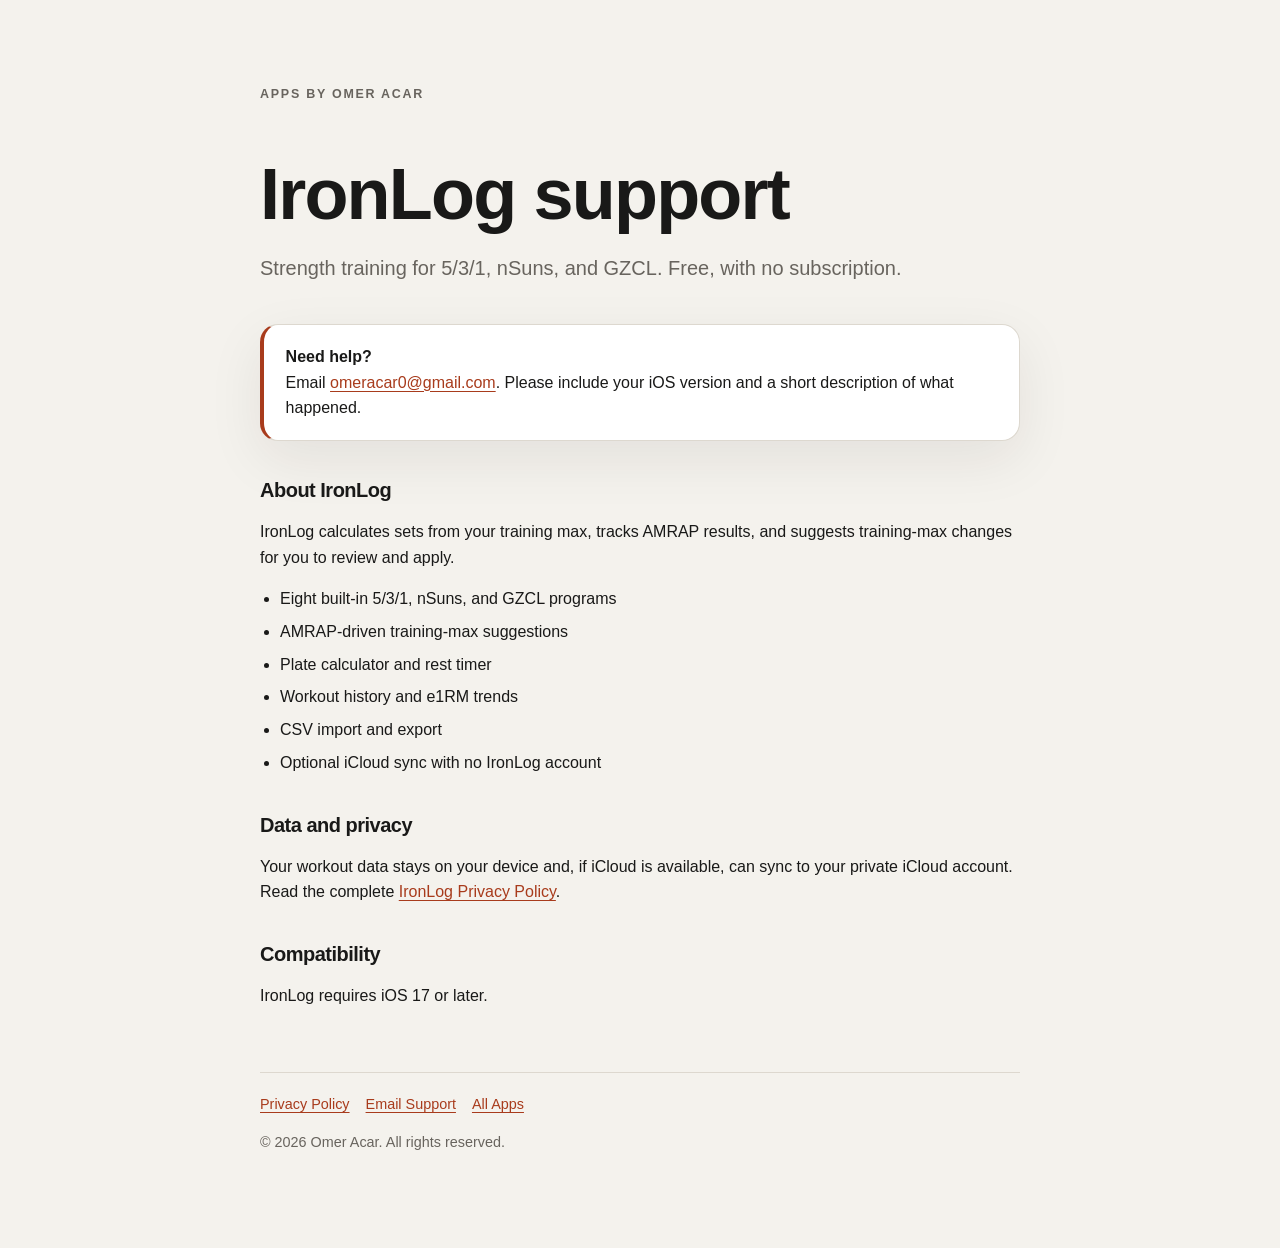
==== ironlog/index.html @ ab46f40f "Create app support site" ====
<!doctype html>
<html lang="en">
<head>
  <meta charset="utf-8">
  <meta name="viewport" content="width=device-width, initial-scale=1">
  <meta name="description" content="Support for IronLog, an iOS strength-training app for 5/3/1, nSuns, and GZCL.">
  <title>IronLog Support</title>
  <link rel="stylesheet" href="../styles.css">
</head>
<body>
  <main class="shell">
    <a class="wordmark" href="../">Apps by Omer Acar</a>
    <h1>IronLog support</h1>
    <p class="lede">Strength training for 5/3/1, nSuns, and GZCL. Free, with no subscription.</p>

    <div class="notice">
      <strong>Need help?</strong><br>
      Email <a href="mailto:omeracar0@gmail.com">omeracar0@gmail.com</a>. Please include your iOS version and a short description of what happened.
    </div>

    <h2>About IronLog</h2>
    <p>IronLog calculates sets from your training max, tracks AMRAP results, and suggests training-max changes for you to review and apply.</p>

    <ul class="features">
      <li>Eight built-in 5/3/1, nSuns, and GZCL programs</li>
      <li>AMRAP-driven training-max suggestions</li>
      <li>Plate calculator and rest timer</li>
      <li>Workout history and e1RM trends</li>
      <li>CSV import and export</li>
      <li>Optional iCloud sync with no IronLog account</li>
    </ul>

    <h2>Data and privacy</h2>
    <p>Your workout data stays on your device and, if iCloud is available, can sync to your private iCloud account. Read the complete <a href="privacy.html">IronLog Privacy Policy</a>.</p>

    <h2>Compatibility</h2>
    <p>IronLog requires iOS 17 or later.</p>

    <footer>
      <div class="footer-links">
        <a href="privacy.html">Privacy Policy</a>
        <a href="mailto:omeracar0@gmail.com">Email Support</a>
        <a href="../">All Apps</a>
      </div>
      <p>&copy; 2026 Omer Acar. All rights reserved.</p>
    </footer>
  </main>
</body>
</html>
---- styles.css ----
:root {
  color-scheme: light dark;
  --background: #f4f2ed;
  --surface: #ffffff;
  --text: #191918;
  --muted: #68645e;
  --accent: #a83b1c;
  --accent-strong: #7e280f;
  --border: #ddd8cf;
  --shadow: 0 18px 55px rgb(39 31 20 / 8%);
}

@media (prefers-color-scheme: dark) {
  :root {
    --background: #11110f;
    --surface: #1b1a18;
    --text: #f1eee7;
    --muted: #b1aaa0;
    --accent: #ff7854;
    --accent-strong: #ff9b7f;
    --border: #37332d;
    --shadow: none;
  }
}

* {
  box-sizing: border-box;
}

html {
  font-family: -apple-system, BlinkMacSystemFont, "Segoe UI", sans-serif;
  line-height: 1.6;
}

body {
  min-height: 100vh;
  margin: 0;
  background: var(--background);
  color: var(--text);
}

a {
  color: var(--accent);
  text-decoration-thickness: 0.08em;
  text-underline-offset: 0.18em;
}

a:hover {
  color: var(--accent-strong);
}

a:focus-visible {
  outline: 3px solid var(--accent);
  outline-offset: 4px;
  border-radius: 2px;
}

.shell {
  width: min(100% - 2rem, 760px);
  margin-inline: auto;
  padding-block: clamp(2rem, 7vw, 5rem);
}

.wordmark {
  display: inline-block;
  margin-bottom: 3rem;
  color: var(--muted);
  font-size: 0.78rem;
  font-weight: 750;
  letter-spacing: 0.14em;
  text-decoration: none;
  text-transform: uppercase;
}

h1,
h2 {
  line-height: 1.15;
  letter-spacing: -0.025em;
}

h1 {
  max-width: 17ch;
  margin: 0;
  font-size: clamp(2.25rem, 8vw, 4.5rem);
}

h2 {
  margin-top: 2.4rem;
  font-size: 1.25rem;
}

.lede {
  max-width: 58ch;
  margin: 1rem 0 2.5rem;
  color: var(--muted);
  font-size: clamp(1.05rem, 2.5vw, 1.25rem);
}

.card,
.notice {
  border: 1px solid var(--border);
  border-radius: 18px;
  background: var(--surface);
  box-shadow: var(--shadow);
}

.card {
  display: block;
  padding: clamp(1.35rem, 4vw, 2rem);
  color: var(--text);
  text-decoration: none;
}

.card h2 {
  margin: 0 0 0.35rem;
}

.card p {
  margin: 0;
  color: var(--muted);
}

.notice {
  margin-block: 2rem;
  padding: 1.2rem 1.35rem;
  border-left: 4px solid var(--accent);
}

.features {
  padding-left: 1.25rem;
}

.features li + li {
  margin-top: 0.45rem;
}

.meta {
  margin-top: 0.5rem;
  color: var(--muted);
}

.table-wrap {
  overflow-x: auto;
}

table {
  width: 100%;
  border-collapse: collapse;
  font-size: 0.93rem;
}

th,
td {
  padding: 0.7rem;
  border: 1px solid var(--border);
  text-align: left;
  vertical-align: top;
}

th {
  background: var(--surface);
}

footer {
  margin-top: 4rem;
  padding-top: 1.25rem;
  border-top: 1px solid var(--border);
  color: var(--muted);
  font-size: 0.9rem;
}

.footer-links {
  display: flex;
  flex-wrap: wrap;
  gap: 0.45rem 1rem;
}

code {
  font-size: 0.9em;
}

@media (max-width: 520px) {
  .shell {
    width: min(100% - 1.25rem, 760px);
    padding-top: 1.5rem;
  }

  .wordmark {
    margin-bottom: 2rem;
  }

  .table-wrap {
    margin-inline: -0.625rem;
  }
}
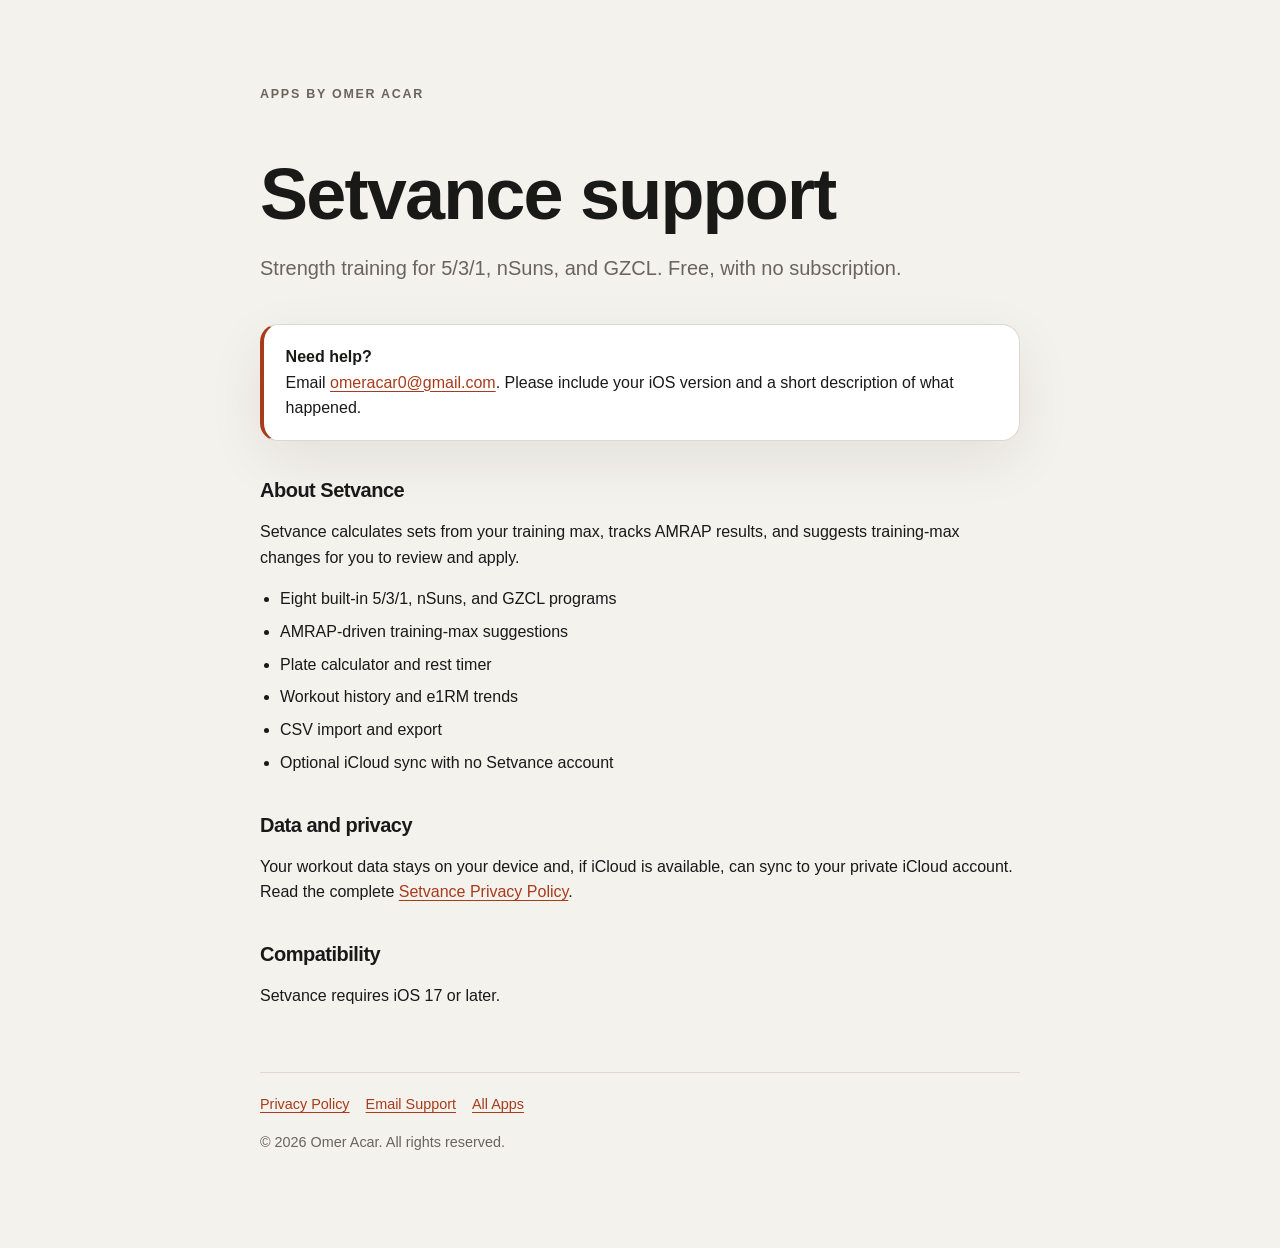
==== commit 311647e3: "Rename public pages to Setvance" ====
--- a/ironlog/index.html
+++ b/ironlog/index.html
@@ -3,14 +3,15 @@
 <head>
   <meta charset="utf-8">
   <meta name="viewport" content="width=device-width, initial-scale=1">
-  <meta name="description" content="Support for IronLog, an iOS strength-training app for 5/3/1, nSuns, and GZCL.">
-  <title>IronLog Support</title>
+  <meta name="description" content="Support for Setvance, an iOS strength-training app for 5/3/1, nSuns, and GZCL.">
+  <title>Setvance Support</title>
+  <link rel="canonical" href="https://www.acar.one/ironlog/">
   <link rel="stylesheet" href="../styles.css">
 </head>
 <body>
   <main class="shell">
     <a class="wordmark" href="../">Apps by Omer Acar</a>
-    <h1>IronLog support</h1>
+    <h1>Setvance support</h1>
     <p class="lede">Strength training for 5/3/1, nSuns, and GZCL. Free, with no subscription.</p>
 
     <div class="notice">
@@ -18,8 +19,8 @@
       Email <a href="mailto:omeracar0@gmail.com">omeracar0@gmail.com</a>. Please include your iOS version and a short description of what happened.
     </div>
 
-    <h2>About IronLog</h2>
-    <p>IronLog calculates sets from your training max, tracks AMRAP results, and suggests training-max changes for you to review and apply.</p>
+    <h2>About Setvance</h2>
+    <p>Setvance calculates sets from your training max, tracks AMRAP results, and suggests training-max changes for you to review and apply.</p>
 
     <ul class="features">
       <li>Eight built-in 5/3/1, nSuns, and GZCL programs</li>
@@ -27,14 +28,14 @@
       <li>Plate calculator and rest timer</li>
       <li>Workout history and e1RM trends</li>
       <li>CSV import and export</li>
-      <li>Optional iCloud sync with no IronLog account</li>
+      <li>Optional iCloud sync with no Setvance account</li>
     </ul>
 
     <h2>Data and privacy</h2>
-    <p>Your workout data stays on your device and, if iCloud is available, can sync to your private iCloud account. Read the complete <a href="privacy.html">IronLog Privacy Policy</a>.</p>
+    <p>Your workout data stays on your device and, if iCloud is available, can sync to your private iCloud account. Read the complete <a href="privacy.html">Setvance Privacy Policy</a>.</p>
 
     <h2>Compatibility</h2>
-    <p>IronLog requires iOS 17 or later.</p>
+    <p>Setvance requires iOS 17 or later.</p>
 
     <footer>
       <div class="footer-links">
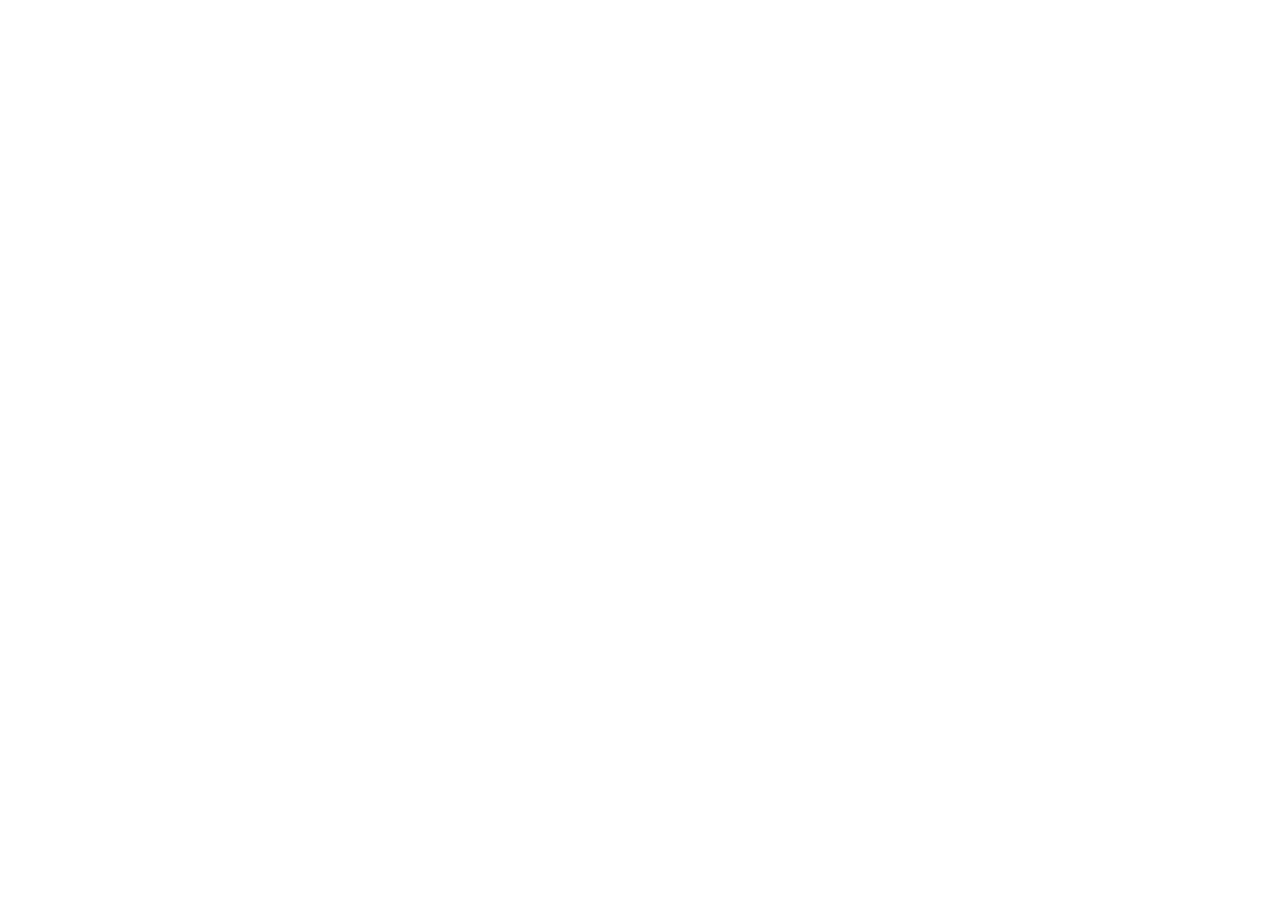
==== commit 532ce8bb: "Move public pages to Setvance URLs" ====
--- a/ironlog/index.html
+++ b/ironlog/index.html
@@ -3,48 +3,12 @@
 <head>
   <meta charset="utf-8">
   <meta name="viewport" content="width=device-width, initial-scale=1">
-  <meta name="description" content="Support for Setvance, an iOS strength-training app for 5/3/1, nSuns, and GZCL.">
+  <meta http-equiv="refresh" content="0; url=https://www.acar.one/setvance/">
+  <link rel="canonical" href="https://www.acar.one/setvance/">
   <title>Setvance Support</title>
-  <link rel="canonical" href="https://www.acar.one/ironlog/">
-  <link rel="stylesheet" href="../styles.css">
+  <script>window.location.replace("https://www.acar.one/setvance/" + window.location.search + window.location.hash);</script>
 </head>
 <body>
-  <main class="shell">
-    <a class="wordmark" href="../">Apps by Omer Acar</a>
-    <h1>Setvance support</h1>
-    <p class="lede">Strength training for 5/3/1, nSuns, and GZCL. Free, with no subscription.</p>
-
-    <div class="notice">
-      <strong>Need help?</strong><br>
-      Email <a href="mailto:omeracar0@gmail.com">omeracar0@gmail.com</a>. Please include your iOS version and a short description of what happened.
-    </div>
-
-    <h2>About Setvance</h2>
-    <p>Setvance calculates sets from your training max, tracks AMRAP results, and suggests training-max changes for you to review and apply.</p>
-
-    <ul class="features">
-      <li>Eight built-in 5/3/1, nSuns, and GZCL programs</li>
-      <li>AMRAP-driven training-max suggestions</li>
-      <li>Plate calculator and rest timer</li>
-      <li>Workout history and e1RM trends</li>
-      <li>CSV import and export</li>
-      <li>Optional iCloud sync with no Setvance account</li>
-    </ul>
-
-    <h2>Data and privacy</h2>
-    <p>Your workout data stays on your device and, if iCloud is available, can sync to your private iCloud account. Read the complete <a href="privacy.html">Setvance Privacy Policy</a>.</p>
-
-    <h2>Compatibility</h2>
-    <p>Setvance requires iOS 17 or later.</p>
-
-    <footer>
-      <div class="footer-links">
-        <a href="privacy.html">Privacy Policy</a>
-        <a href="mailto:omeracar0@gmail.com">Email Support</a>
-        <a href="../">All Apps</a>
-      </div>
-      <p>&copy; 2026 Omer Acar. All rights reserved.</p>
-    </footer>
-  </main>
+  <p>This page moved to <a href="https://www.acar.one/setvance/">Setvance Support</a>.</p>
 </body>
 </html>
